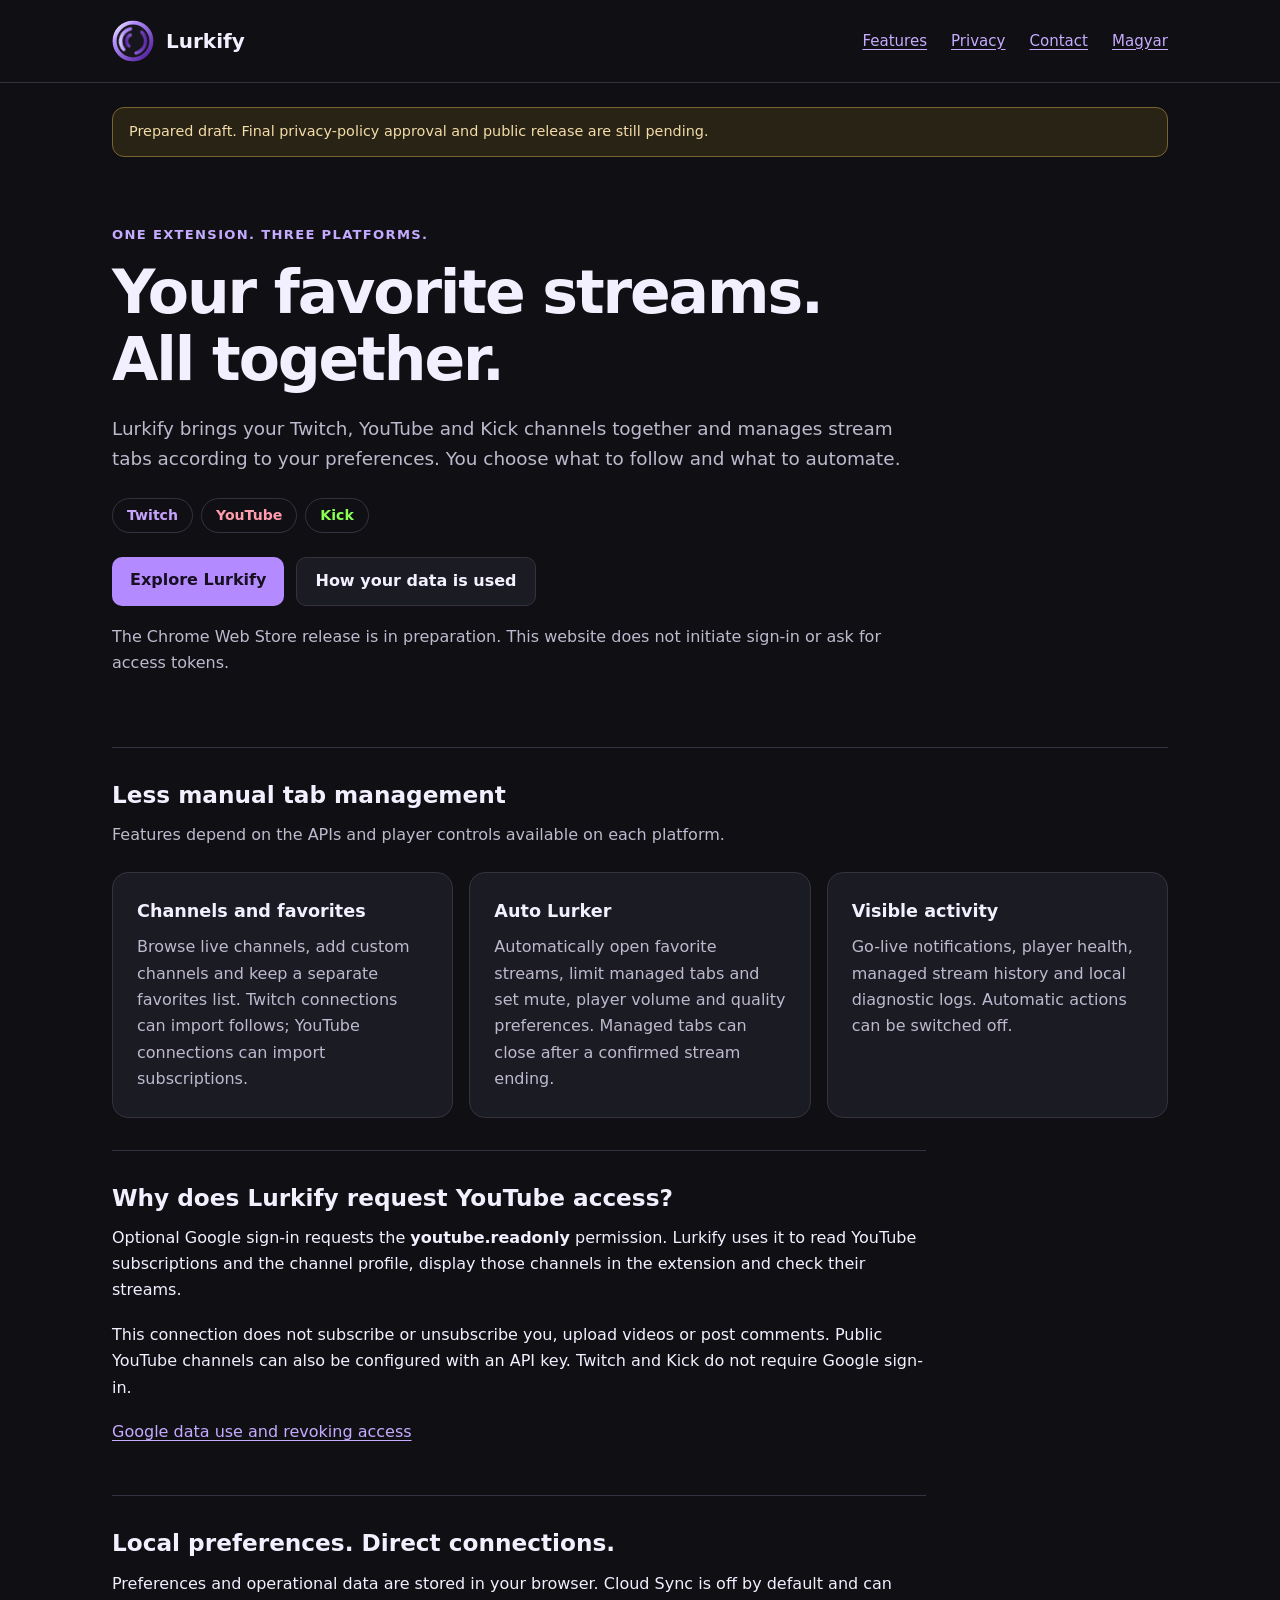
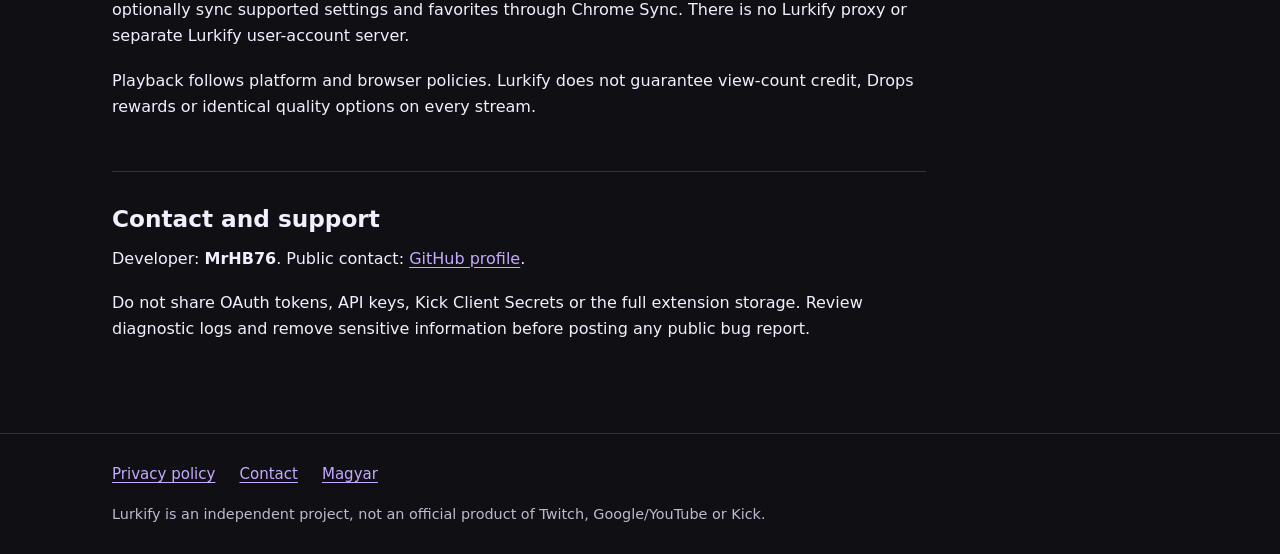
==== en.html @ 9ad795c5 "Add Lurkify website preview" ====
<!doctype html>
<html lang="en">
<head>
  <meta charset="utf-8">
  <meta name="viewport" content="width=device-width, initial-scale=1">
  <meta name="description" content="Lurkify brings Twitch, YouTube and Kick channels, favorites and automatic stream-tab management into one browser extension.">
  <meta name="robots" content="noindex, follow">
  <meta name="referrer" content="no-referrer">
  <title>Lurkify — Your streams, together</title>
  <link rel="icon" href="logo.svg" type="image/svg+xml">
  <link rel="stylesheet" href="styles.css">
  <link rel="alternate" hreflang="hu" href="index.html">
</head>
<body data-release-status="draft">
  <a class="skip-link" href="#main">Skip to content</a>
  <header class="site-header"><div class="shell header-inner">
    <a class="brand" href="en.html"><img src="logo.svg" alt="" width="42" height="42">Lurkify</a>
    <nav aria-label="Main navigation"><a href="#features">Features</a><a href="privacy.en.html">Privacy</a><a href="#contact">Contact</a><a href="index.html" lang="hu" hreflang="hu">Magyar</a></nav>
  </div></header>
  <main id="main" class="shell">
    <aside class="draft-notice">Prepared draft. Final privacy-policy approval and public release are still pending.</aside>
    <section class="hero" aria-labelledby="hero-title">
      <span class="eyebrow">One extension. Three platforms.</span>
      <h1 id="hero-title">Your favorite streams.<br>All together.</h1>
      <p class="lead">Lurkify brings your Twitch, YouTube and Kick channels together and manages stream tabs according to your preferences. You choose what to follow and what to automate.</p>
      <div class="platforms" aria-label="Supported platforms"><span class="platform twitch">Twitch</span><span class="platform youtube">YouTube</span><span class="platform kick">Kick</span></div>
      <div class="actions"><a class="button" href="#features">Explore Lurkify</a><a class="button secondary" href="privacy.en.html">How your data is used</a></div>
      <p class="muted" style="margin-top: 18px">The Chrome Web Store release is in preparation. This website does not initiate sign-in or ask for access tokens.</p>
    </section>
    <section id="features" class="section" aria-labelledby="features-title">
      <h2 id="features-title">Less manual tab management</h2>
      <p class="muted">Features depend on the APIs and player controls available on each platform.</p>
      <div class="grid">
        <article class="card"><h3>Channels and favorites</h3><p>Browse live channels, add custom channels and keep a separate favorites list. Twitch connections can import follows; YouTube connections can import subscriptions.</p></article>
        <article class="card"><h3>Auto Lurker</h3><p>Automatically open favorite streams, limit managed tabs and set mute, player volume and quality preferences. Managed tabs can close after a confirmed stream ending.</p></article>
        <article class="card"><h3>Visible activity</h3><p>Go-live notifications, player health, managed stream history and local diagnostic logs. Automatic actions can be switched off.</p></article>
      </div>
    </section>
    <section class="section reading" aria-labelledby="google-title">
      <h2 id="google-title">Why does Lurkify request YouTube access?</h2>
      <p>Optional Google sign-in requests the <strong>youtube.readonly</strong> permission. Lurkify uses it to read YouTube subscriptions and the channel profile, display those channels in the extension and check their streams.</p>
      <p>This connection does not subscribe or unsubscribe you, upload videos or post comments. Public YouTube channels can also be configured with an API key. Twitch and Kick do not require Google sign-in.</p>
      <p><a href="privacy.en.html#google-data">Google data use and revoking access</a></p>
    </section>
    <section class="section reading" aria-labelledby="local-title">
      <h2 id="local-title">Local preferences. Direct connections.</h2>
      <p>Preferences and operational data are stored in your browser. Cloud Sync is off by default and can optionally sync supported settings and favorites through Chrome Sync. There is no Lurkify proxy or separate Lurkify user-account server.</p>
      <p>Playback follows platform and browser policies. Lurkify does not guarantee view-count credit, Drops rewards or identical quality options on every stream.</p>
    </section>
    <section id="contact" class="section reading" aria-labelledby="contact-title">
      <h2 id="contact-title">Contact and support</h2>
      <p>Developer: <strong>MrHB76</strong>. Public contact: <a href="https://github.com/MrHB76">GitHub profile</a>.</p>
      <p>Do not share OAuth tokens, API keys, Kick Client Secrets or the full extension storage. Review diagnostic logs and remove sensitive information before posting any public bug report.</p>
    </section>
  </main>
  <footer class="site-footer"><div class="shell"><nav aria-label="Footer"><a href="privacy.en.html">Privacy policy</a><a href="#contact">Contact</a><a href="index.html" lang="hu">Magyar</a></nav><p class="footer-note">Lurkify is an independent project, not an official product of Twitch, Google/YouTube or Kick.</p></div></footer>
</body>
</html>
---- styles.css ----
:root {
  color-scheme: dark;
  --bg: #101014;
  --panel: #1b1b23;
  --text: #f2efff;
  --muted: #beb9ce;
  --accent: #c5abff;
  --line: #36313f;
  font-family: system-ui, -apple-system, BlinkMacSystemFont, "Segoe UI", sans-serif;
  line-height: 1.65;
}
* { box-sizing: border-box; }
body { margin: 0; background: var(--bg); color: var(--text); }
a { color: var(--accent); text-underline-offset: .2em; }
a:hover { color: #fff; }
a:focus-visible { outline: 3px solid var(--accent); outline-offset: 5px; border-radius: 3px; }
.shell { width: min(100% - 40px, 1056px); margin-inline: auto; }
.site-header { border-bottom: 1px solid var(--line); }
.header-inner { display: flex; align-items: center; justify-content: space-between; gap: 24px; padding-block: 20px; }
.brand { display: inline-flex; align-items: center; gap: 12px; color: var(--text); font-size: 1.25rem; font-weight: 750; text-decoration: none; }
.brand img { display: block; width: 42px; height: 42px; }
nav { display: flex; align-items: center; flex-wrap: wrap; gap: 12px 24px; }
nav a { font-size: .94rem; }
.draft-notice { border: 1px solid #786335; border-radius: 12px; background: #292315; color: #f3dca9; padding: 12px 16px; margin-block: 24px; font-size: .9rem; }
.hero { padding-block: 40px 52px; max-width: 800px; }
.eyebrow { color: var(--accent); font-size: .82rem; font-weight: 750; letter-spacing: .1em; text-transform: uppercase; }
h1 { margin-block: 12px 20px; font-size: clamp(2.1rem, 5.4vw, 3.75rem); line-height: 1.12; letter-spacing: -.035em; text-wrap: balance; }
h2 { font-size: 1.45rem; line-height: 1.3; margin-block: 0 12px; }
h3 { font-size: 1.1rem; margin-block: 0 8px; }
p { margin-block: 0 18px; }
.lead { max-width: 70ch; font-size: 1.15rem; color: var(--muted); }
.platforms { display: flex; flex-wrap: wrap; gap: 8px; margin-block: 24px; }
.platform { border: 1px solid var(--line); border-radius: 99px; padding: 5px 14px; font-size: .88rem; font-weight: 650; }
.twitch { color: #c7a3ff; }
.youtube { color: #ff9bad; }
.kick { color: #8aff56; }
.actions { display: flex; flex-wrap: wrap; gap: 12px; }
.button { display: inline-block; padding: 10px 18px; background: #b38aff; color: #171020; border-radius: 10px; text-decoration: none; font-weight: 700; }
.button:hover { background: #d3baff; color: #171020; }
.button.secondary { background: var(--panel); border: 1px solid var(--line); color: var(--text); }
.section { padding-block: 32px; border-top: 1px solid var(--line); }
.grid { display: grid; grid-template-columns: repeat(3, minmax(0, 1fr)); gap: 16px; margin-top: 24px; }
.card { background: var(--panel); border: 1px solid var(--line); border-radius: 16px; padding: 24px; }
.card p:last-child { margin: 0; }
.muted, .card p, .footer-note { color: var(--muted); }
.reading { max-width: 80ch; }
.reading h1 { font-size: clamp(2rem, 5vw, 3rem); }
.reading section { padding-top: 24px; }
ul, ol { padding-left: 1.4em; }
li { padding-left: .2em; margin-block: 8px; }
.policy-facts { padding: 18px 22px; border: 1px solid var(--line); border-radius: 12px; background: var(--panel); }
.policy-facts p:last-child { margin: 0; }
.site-footer { margin-top: 40px; padding-block: 28px; border-top: 1px solid var(--line); font-size: .9rem; }
.site-footer nav { margin-bottom: 16px; }
.site-footer p:last-child { margin: 0; }
.skip-link { position: absolute; top: 10px; left: 10px; padding: 10px 16px; background: var(--panel); z-index: 1; transform: translateY(-200%); }
.skip-link:focus { transform: translateY(0); }
img { max-width: 100%; }
main, section, .card, nav a, p, li { overflow-wrap: anywhere; }
@media (max-width: 720px) {
  .header-inner { align-items: flex-start; flex-direction: column; gap: 14px; }
  .grid { grid-template-columns: 1fr; }
  .hero { padding-block: 24px 36px; }
  .card { padding: 20px; }
}
@media (prefers-reduced-motion: reduce) {
  *, *::before, *::after { animation: none !important; transition: none !important; scroll-behavior: auto !important; }
}
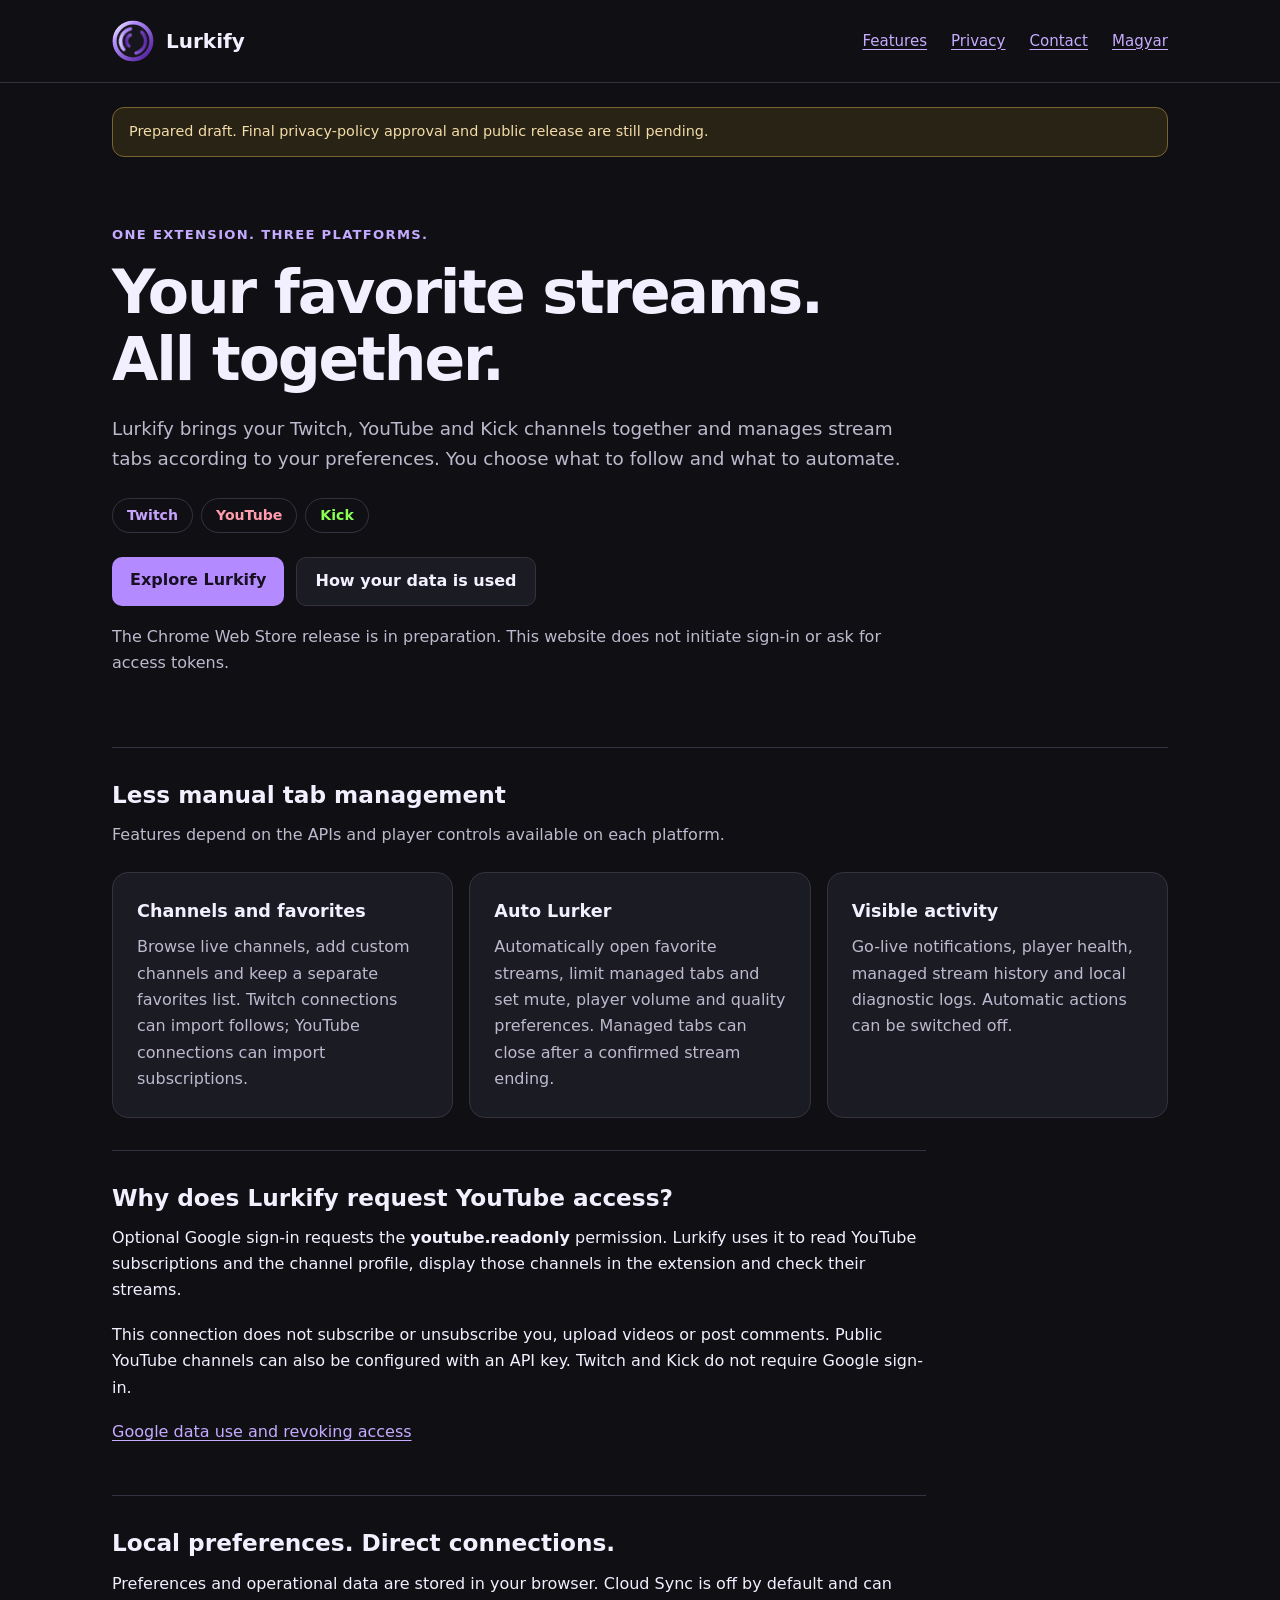
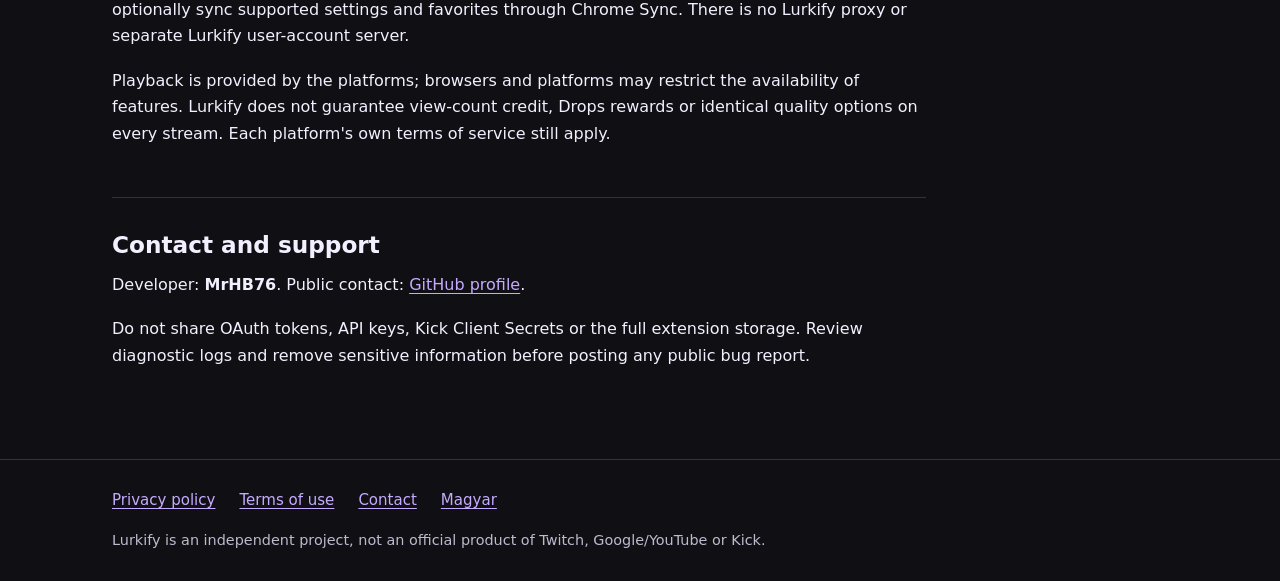
==== commit 2297135f: "Update website and add terms drafts" ====
--- a/en.html
+++ b/en.html
@@ -45,7 +45,7 @@
     <section class="section reading" aria-labelledby="local-title">
       <h2 id="local-title">Local preferences. Direct connections.</h2>
       <p>Preferences and operational data are stored in your browser. Cloud Sync is off by default and can optionally sync supported settings and favorites through Chrome Sync. There is no Lurkify proxy or separate Lurkify user-account server.</p>
-      <p>Playback follows platform and browser policies. Lurkify does not guarantee view-count credit, Drops rewards or identical quality options on every stream.</p>
+      <p>Playback is provided by the platforms; browsers and platforms may restrict the availability of features. Lurkify does not guarantee view-count credit, Drops rewards or identical quality options on every stream. Each platform's own terms of service still apply.</p>
     </section>
     <section id="contact" class="section reading" aria-labelledby="contact-title">
       <h2 id="contact-title">Contact and support</h2>
@@ -53,6 +53,6 @@
       <p>Do not share OAuth tokens, API keys, Kick Client Secrets or the full extension storage. Review diagnostic logs and remove sensitive information before posting any public bug report.</p>
     </section>
   </main>
-  <footer class="site-footer"><div class="shell"><nav aria-label="Footer"><a href="privacy.en.html">Privacy policy</a><a href="#contact">Contact</a><a href="index.html" lang="hu">Magyar</a></nav><p class="footer-note">Lurkify is an independent project, not an official product of Twitch, Google/YouTube or Kick.</p></div></footer>
+  <footer class="site-footer"><div class="shell"><nav aria-label="Footer"><a href="privacy.en.html">Privacy policy</a><a href="terms.en.html">Terms of use</a><a href="#contact">Contact</a><a href="index.html" lang="hu">Magyar</a></nav><p class="footer-note">Lurkify is an independent project, not an official product of Twitch, Google/YouTube or Kick.</p></div></footer>
 </body>
 </html>
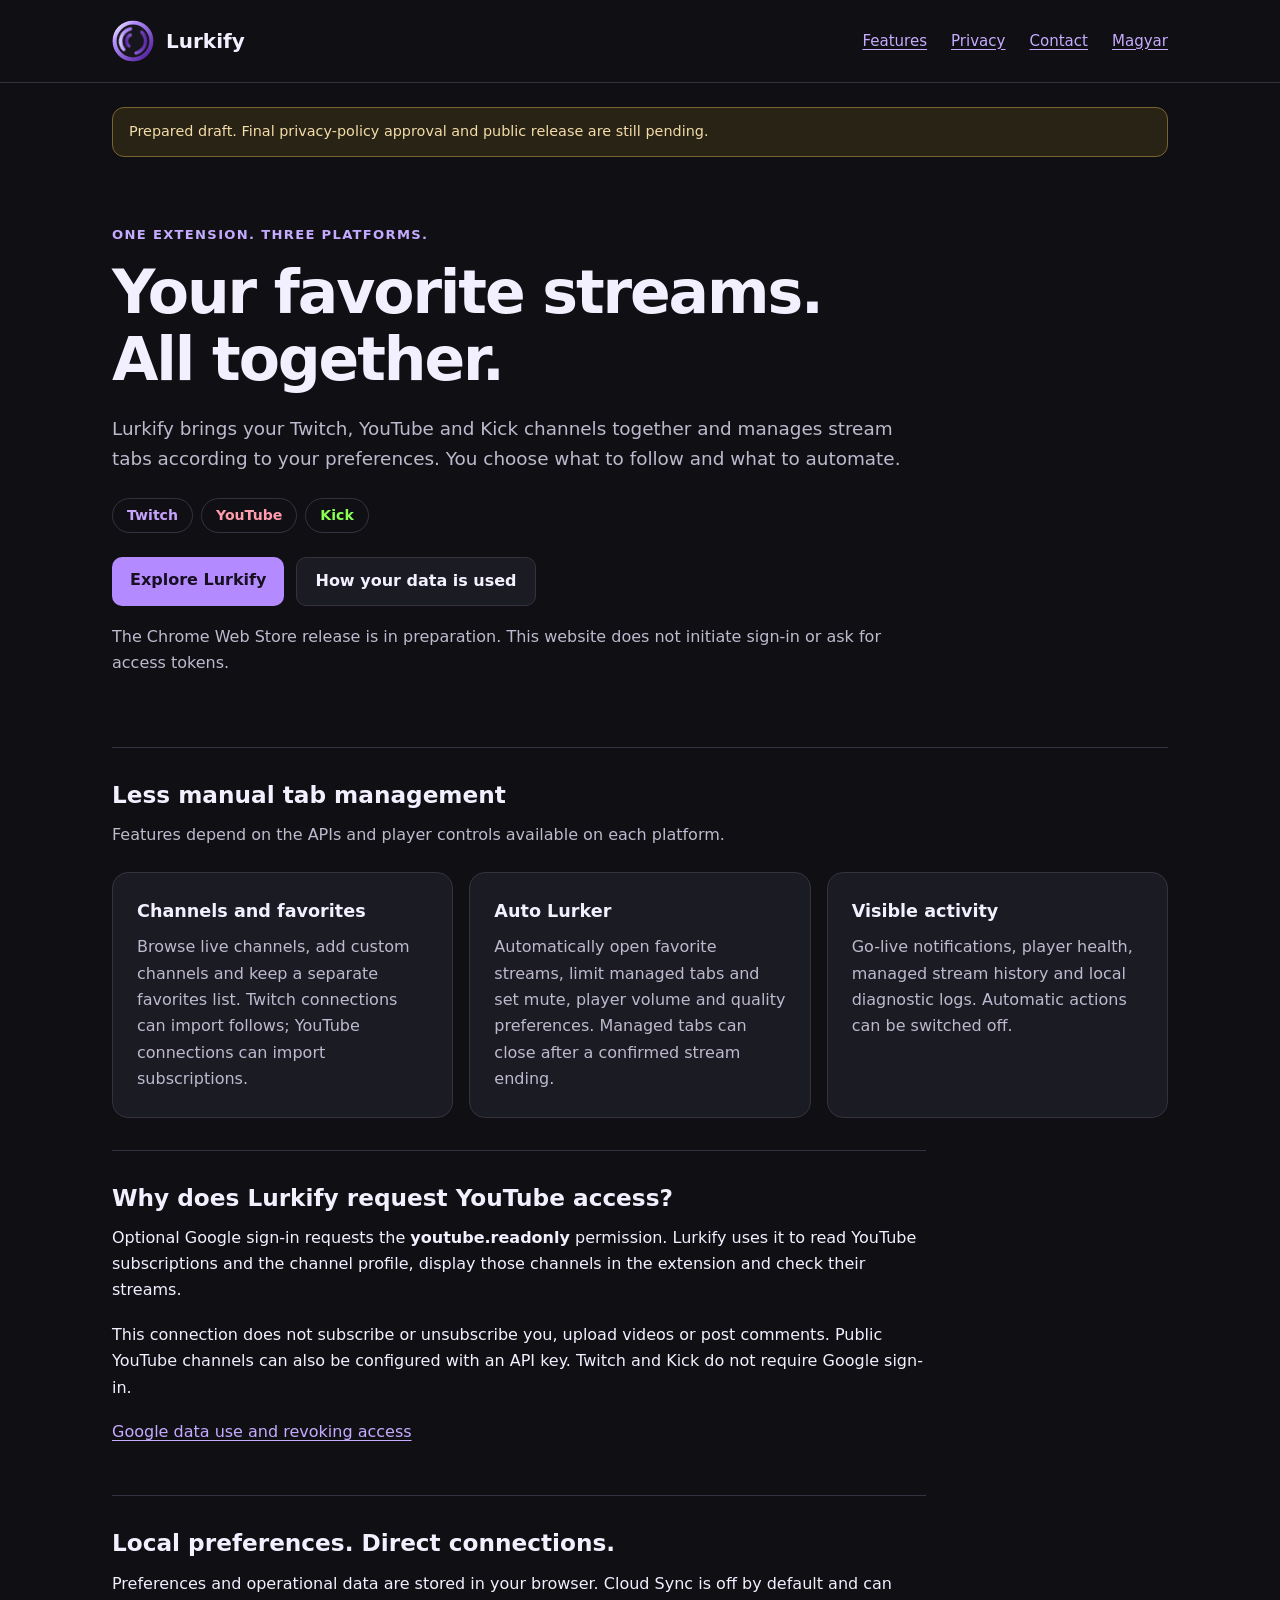
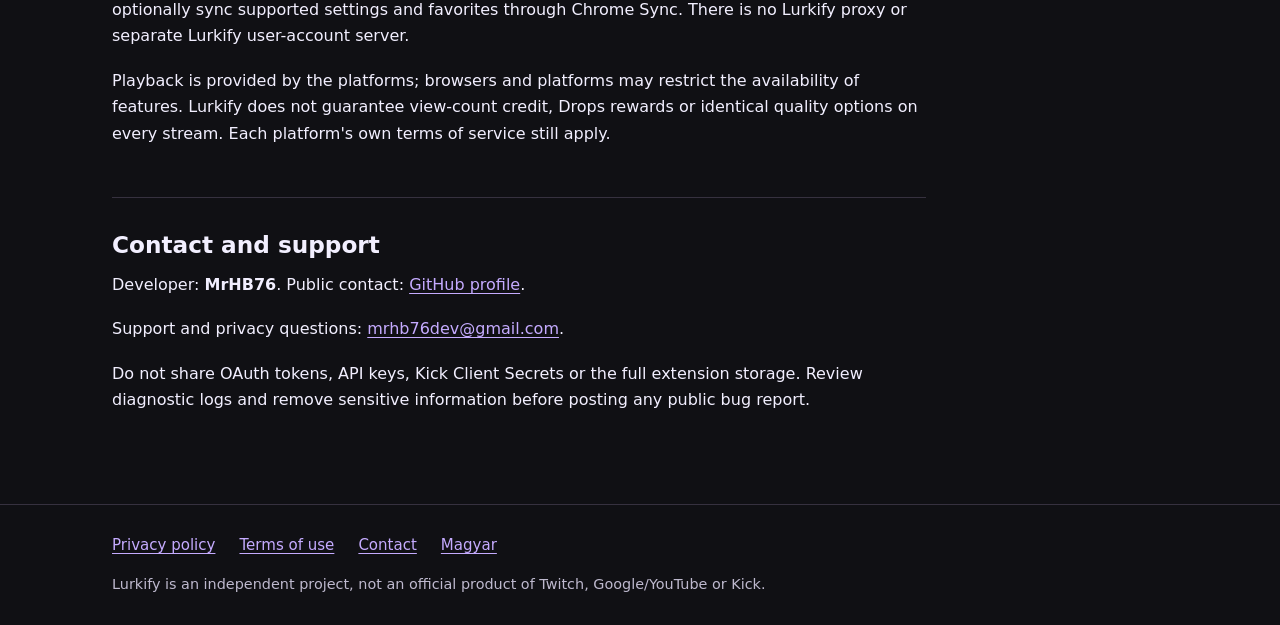
==== commit 5996abab: "Update website titles and contact email" ====
--- a/en.html
+++ b/en.html
@@ -6,7 +6,7 @@
   <meta name="description" content="Lurkify brings Twitch, YouTube and Kick channels, favorites and automatic stream-tab management into one browser extension.">
   <meta name="robots" content="noindex, follow">
   <meta name="referrer" content="no-referrer">
-  <title>Lurkify — Your streams, together</title>
+  <title>Lurkify | Your streams, together</title>
   <link rel="icon" href="logo.svg" type="image/svg+xml">
   <link rel="stylesheet" href="styles.css">
   <link rel="alternate" hreflang="hu" href="index.html">
@@ -50,6 +50,7 @@
     <section id="contact" class="section reading" aria-labelledby="contact-title">
       <h2 id="contact-title">Contact and support</h2>
       <p>Developer: <strong>MrHB76</strong>. Public contact: <a href="https://github.com/MrHB76">GitHub profile</a>.</p>
+      <p>Support and privacy questions: <a class="contact-email" href="mailto:mrhb76dev@gmail.com">mrhb76dev@gmail.com</a>.</p>
       <p>Do not share OAuth tokens, API keys, Kick Client Secrets or the full extension storage. Review diagnostic logs and remove sensitive information before posting any public bug report.</p>
     </section>
   </main>
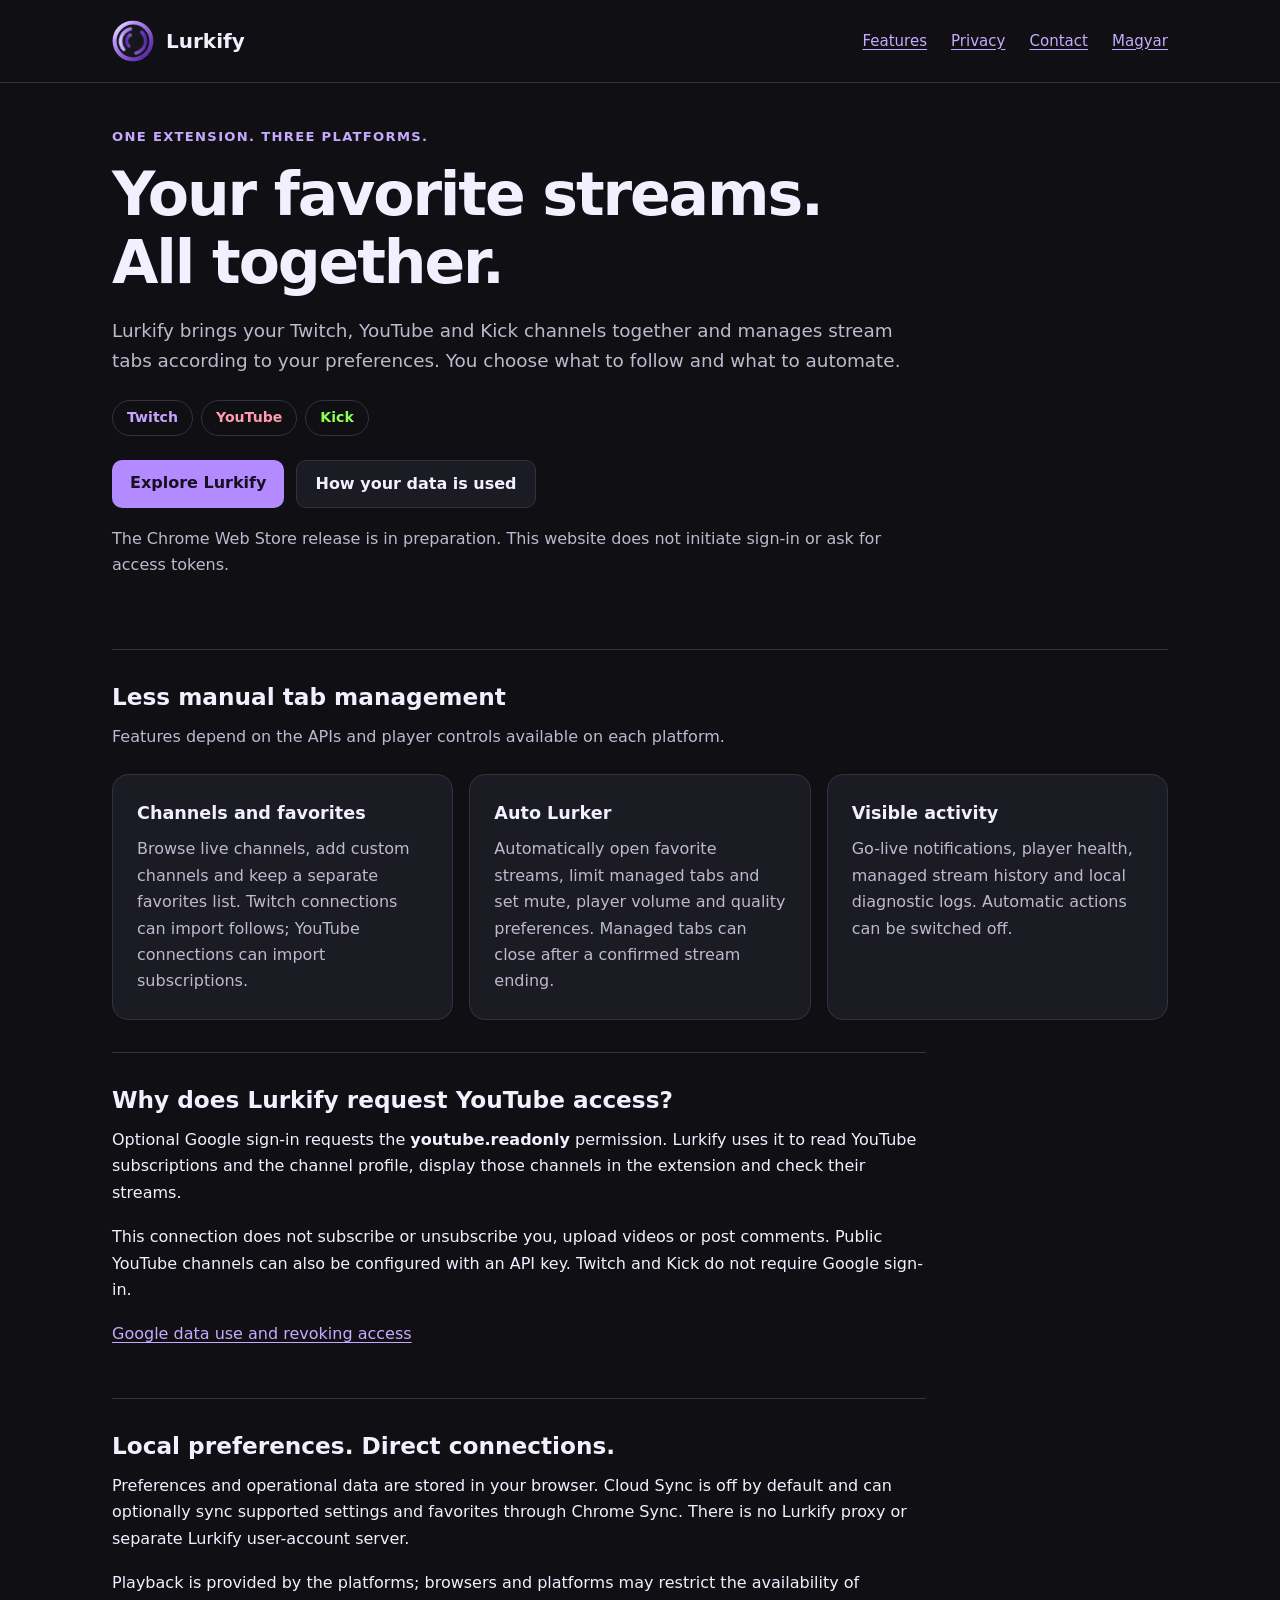
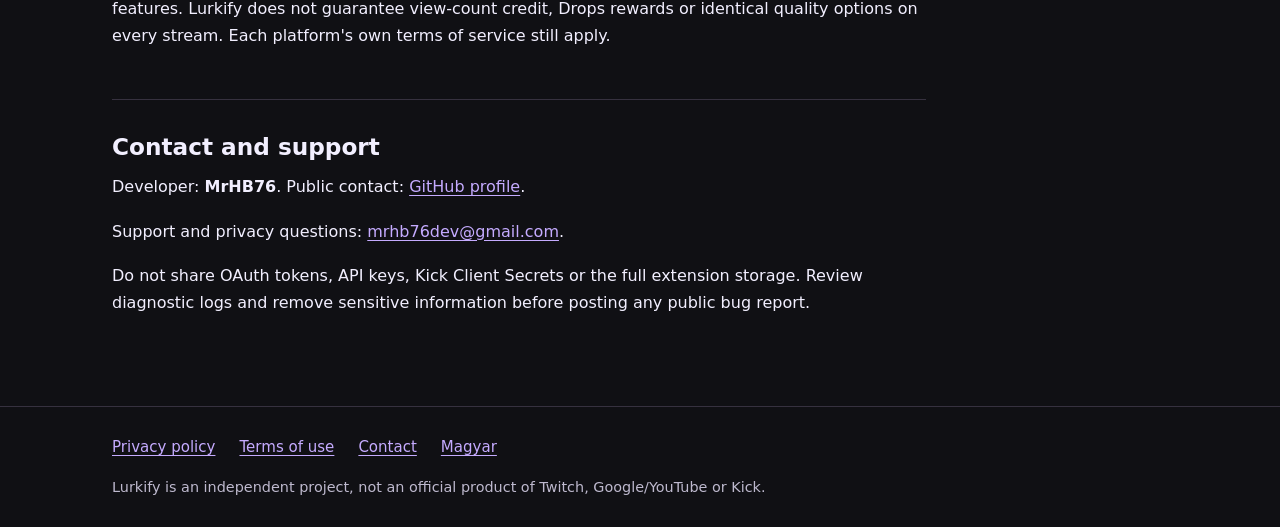
==== commit 23558cdb: "Finalize privacy policy and terms for 0.9.0 Publish approved 2026-10-12 documents." ====
--- a/en.html
+++ b/en.html
@@ -4,21 +4,20 @@
   <meta charset="utf-8">
   <meta name="viewport" content="width=device-width, initial-scale=1">
   <meta name="description" content="Lurkify brings Twitch, YouTube and Kick channels, favorites and automatic stream-tab management into one browser extension.">
-  <meta name="robots" content="noindex, follow">
+  <meta name="robots" content="index, follow">
   <meta name="referrer" content="no-referrer">
   <title>Lurkify | Your streams, together</title>
   <link rel="icon" href="logo.svg" type="image/svg+xml">
   <link rel="stylesheet" href="styles.css">
   <link rel="alternate" hreflang="hu" href="index.html">
 </head>
-<body data-release-status="draft">
+<body data-release-status="published">
   <a class="skip-link" href="#main">Skip to content</a>
   <header class="site-header"><div class="shell header-inner">
     <a class="brand" href="en.html"><img src="logo.svg" alt="" width="42" height="42">Lurkify</a>
     <nav aria-label="Main navigation"><a href="#features">Features</a><a href="privacy.en.html">Privacy</a><a href="#contact">Contact</a><a href="index.html" lang="hu" hreflang="hu">Magyar</a></nav>
   </div></header>
   <main id="main" class="shell">
-    <aside class="draft-notice">Prepared draft. Final privacy-policy approval and public release are still pending.</aside>
     <section class="hero" aria-labelledby="hero-title">
       <span class="eyebrow">One extension. Three platforms.</span>
       <h1 id="hero-title">Your favorite streams.<br>All together.</h1>
